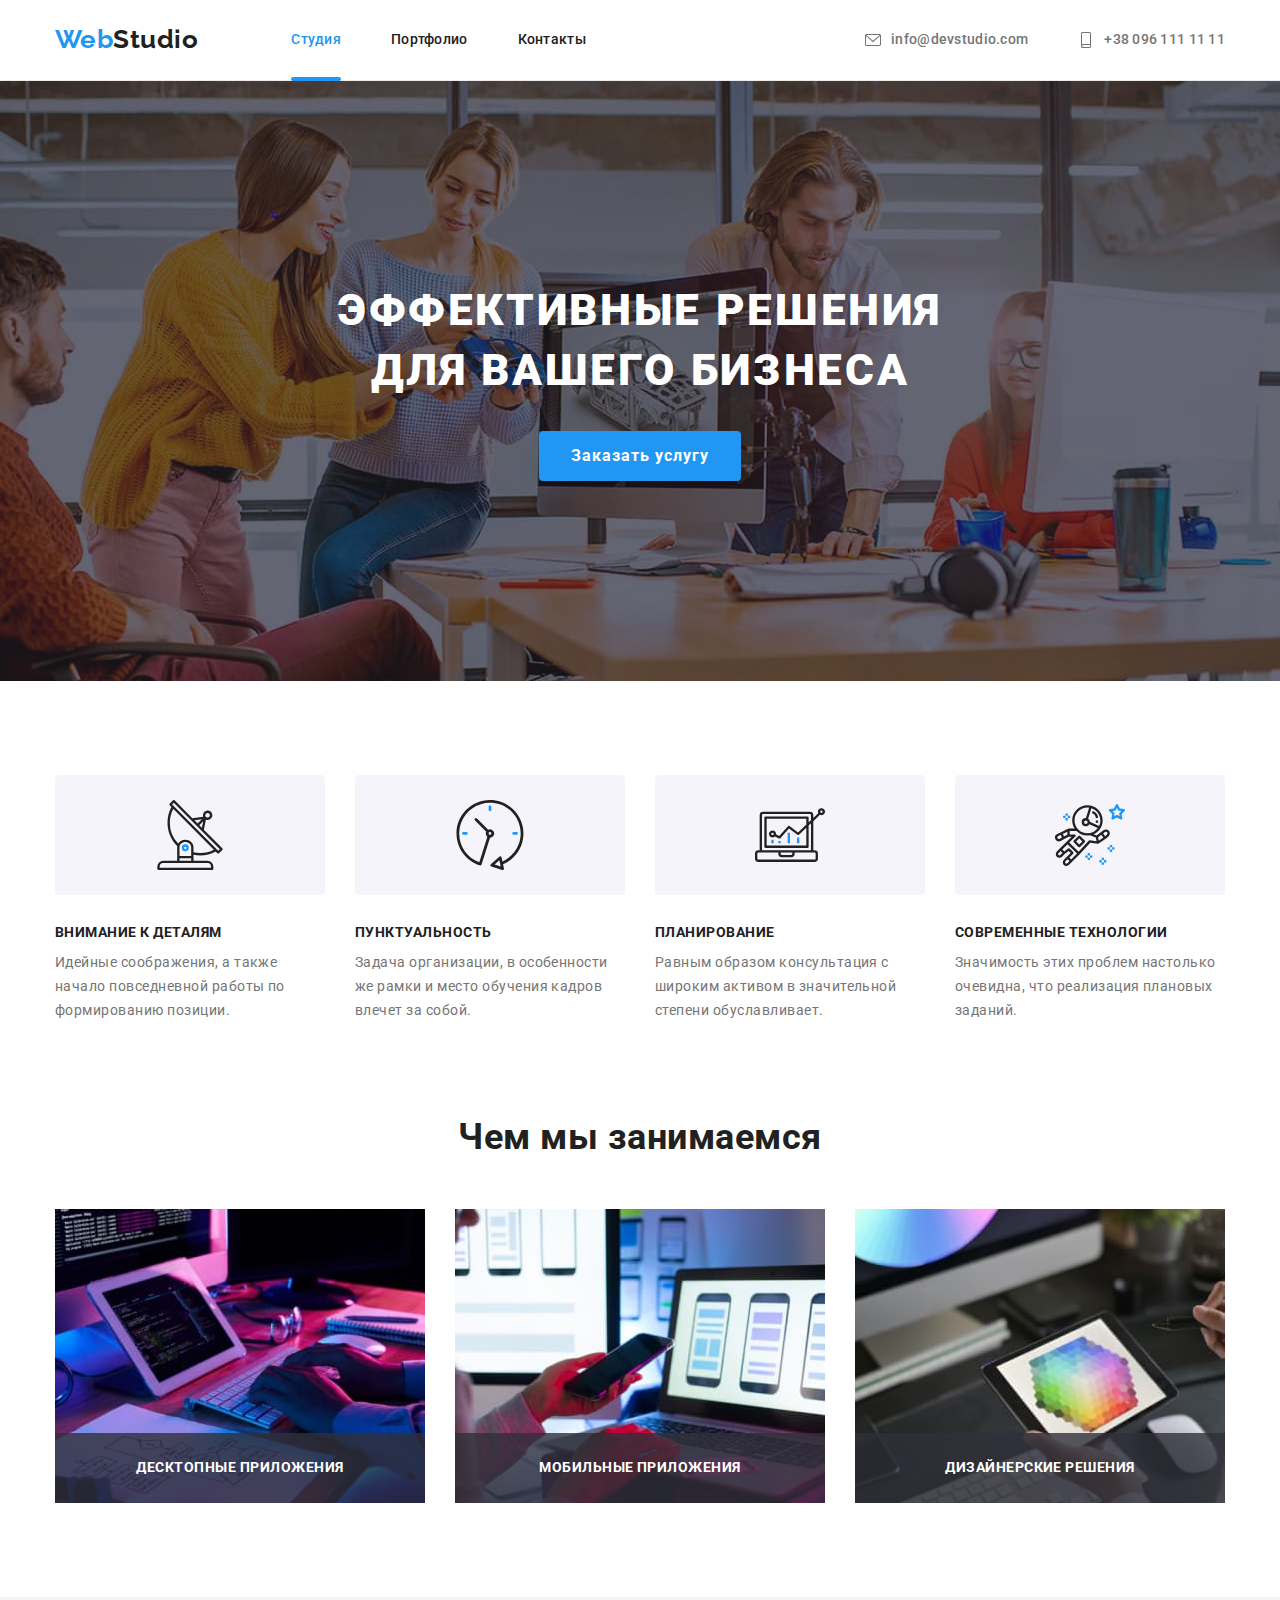
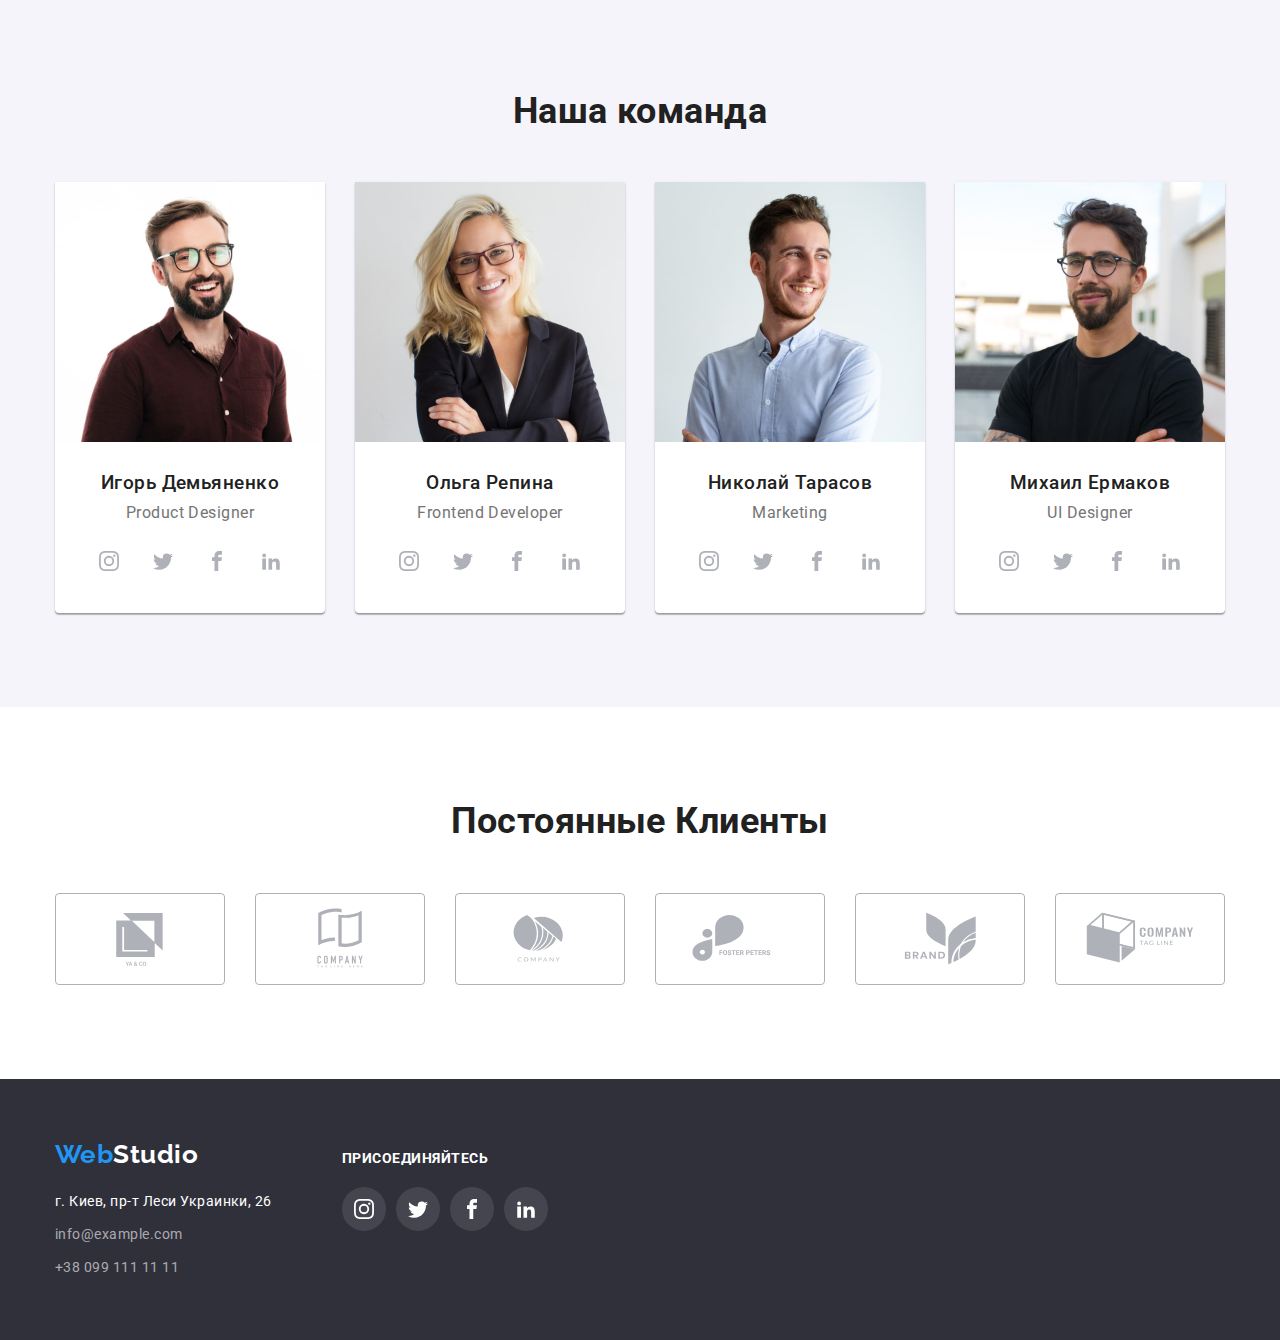
==== index.html @ 663007bc "upd" ====
<!DOCTYPE html>
<html lang="ru">
  <head>
    <meta charset="UTF-8" />
    <meta http-equiv="X-UA-Compatible" content="IE=edge" />
    <meta name="viewport" content="width=device-width, initial-scale=1.0" />
    <title>MainPage</title>
    <link rel="preconnect" href="https://fonts.googleapis.com" />
    <link rel="preconnect" href="https://fonts.gstatic.com" crossorigin />
    <link
      href="https://fonts.googleapis.com/css2?family=Raleway:wght@700&family=Roboto:wght@400;500;700;900&display=swap"
      rel="stylesheet"
    />
    <link
      rel="stylesheet"
      href="https://cdnjs.cloudflare.com/ajax/libs/modern-normalize/1.1.0/modern-normalize.min.css"
    />
    <link
      rel="stylesheet"
      href="https://maxcdn.bootstrapcdn.com/font-awesome/4.5.0/css/font-awesome.min.css"
    />
    <link rel="stylesheet" href="css/styles.css" />
  </head>
  <body>
    <header class="header">
      <div class="container">
        <nav class="nav__main">
          <a class="header__inner" href="/"
            ><span class="header__logo">Web</span>Studio</a
          >
          <ul class="nav__list list">
            <li class="nav__item">
              <a class="nav__link current" href="index.html">Студия</a>
            </li>
            <li class="nav__item">
              <a class="nav__link" href="portfolio.html">Портфолио</a>
            </li>
            <li class="nav__item">
              <a class="nav__link" href="">Контакты</a>
            </li>
          </ul>
        </nav>
        <ul class="address__list list">
          <li class="nav__address">
            <a class="header__address" href="mailto:info@devstudio.com">
              <svg class="header__icon" width="16" height="16">
                <use href="./images/icons.svg#mail"></use>
              </svg>
              info@devstudio.com
            </a>
          </li>
          <li class="nav__address">
            <a class="header__address" href="tel:+380961111111">
              <svg class="header__icon" width="16" height="16">
                <use href="./images/icons.svg#phone"></use>
              </svg>
              +38 096 111 11 11
            </a>
          </li>
        </ul>
      </div>
    </header>
    <main>
      <section class="hero section">
        <div class="container">
          <h1 class="hero__title">Эффективные решения для вашего бизнеса</h1>
          <button class="hero__btn" type="button" data-modal-open>
            Заказать услугу
          </button>
        </div>
      </section>
      <section class="section">
        <div class="specials__inner container">
          <h2 class="title__hidden">Особенности</h2>
          <ul class="specials__list list">
            <li class="specials__info">
              <div class="specials__icon">
                <svg width="70" height="70">
                  <use href="./images/icons.svg#antenna"></use>
                </svg>
              </div>
              <h3 class="specials__title">Внимание к деталям</h3>
              <p class="specials__text">
                Идейные соображения, а также начало повседневной работы по
                формированию позиции.
              </p>
            </li>
            <li class="specials__info">
              <div class="specials__icon">
                <svg width="70" height="70">
                  <use href="./images/icons.svg#clock"></use>
                </svg>
              </div>
              <h3 class="specials__title">Пунктуальность</h3>
              <p class="specials__text">
                Задача организации, в особенности же рамки и место обучения
                кадров влечет за собой.
              </p>
            </li>
            <li class="specials__info">
              <div class="specials__icon">
                <svg width="70" height="70">
                  <use href="./images/icons.svg#diagram"></use>
                </svg>
              </div>
              <h3 class="specials__title">Планирование</h3>
              <p class="specials__text">
                Равным образом консультация с широким активом в значительной
                степени обуславливает.
              </p>
            </li>
            <li class="specials__info">
              <div class="specials__icon">
                <svg width="70" height="70">
                  <use href="./images/icons.svg#astronaut"></use>
                </svg>
              </div>
              <h3 class="specials__title">Современные технологии</h3>
              <p class="specials__text">
                Значимость этих проблем настолько очевидна, что реализация
                плановых заданий.
              </p>
            </li>
          </ul>
        </div>
      </section>
      <section class="section no__padding">
        <div class="container">
          <h2 class="section__title">Чем мы занимаемся</h2>
          <ul class="specialist__inner list">
            <li class="specialist__work">
              <img src="./images/1.jpg" width="370" alt="programmer-working" />
              <p class="specialist__content">Десктопные приложения</p>
            </li>
            <li class="specialist__work">
              <img src="./images/2.jpg" width="370" alt="ui-developing" />
              <p class="specialist__content">Мобильные приложения</p>
            </li>
            <li class="specialist__work">
              <img src="./images/3.jpg" width="370" alt="colour-selection" />
              <p class="specialist__content">Дизайнерские решения</p>
            </li>
          </ul>
        </div>
      </section>
      <section class="section__specialist section">
        <div class="container">
          <h2 class="section__title">Наша команда</h2>
          <ul class="specialist__list list">
            <li class="specialist__card">
              <img src="./images/team-1.jpg" width="270" alt="team-1" />
              <div class="specialist__text">
                <h3 class="specialist__name">Игорь Демьяненко</h3>
                <p class="specialist__info" lang="en">Product Designer</p>
                <ul class="specialist__item list">
                  <li class="specialist__icon">
                    <a class="specialist__social" href="/">
                      <svg width="20" height="20">
                        <use href="./images/icons.svg#instagram"></use>
                      </svg>
                    </a>
                  </li>
                  <li class="specialist__icon">
                    <a class="specialist__social" href="/">
                      <svg width="20" height="20">
                        <use href="./images/icons.svg#twitter"></use>
                      </svg>
                    </a>
                  </li>
                  <li class="specialist__icon">
                    <a class="specialist__social" href="/">
                      <svg width="20" height="20">
                        <use href="./images/icons.svg#facebook"></use>
                      </svg>
                    </a>
                  </li>
                  <li class="specialist__icon">
                    <a class="specialist__social" href="/">
                      <svg width="20" height="20">
                        <use href="./images/icons.svg#linkedin2"></use>
                      </svg>
                    </a>
                  </li>
                </ul>
              </div>
            </li>
            <li class="specialist__card">
              <img src="./images/team-2.jpg" width="270" alt="team-1" />
              <div class="specialist__text">
                <h3 class="specialist__name">Ольга Репина</h3>
                <p class="specialist__info" lang="en">Frontend Developer</p>
                <ul class="specialist__item list">
                  <li class="specialist__icon">
                    <a class="specialist__social" href="/">
                      <svg width="20" height="20">
                        <use href="./images/icons.svg#instagram"></use>
                      </svg>
                    </a>
                  </li>
                  <li class="specialist__icon">
                    <a class="specialist__social" href="/">
                      <svg width="20" height="20">
                        <use href="./images/icons.svg#twitter"></use>
                      </svg>
                    </a>
                  </li>
                  <li class="specialist__icon">
                    <a class="specialist__social" href="/">
                      <svg width="20" height="20">
                        <use href="./images/icons.svg#facebook"></use>
                      </svg>
                    </a>
                  </li>
                  <li class="specialist__icon">
                    <a class="specialist__social" href="/">
                      <svg width="20" height="20">
                        <use href="./images/icons.svg#linkedin2"></use>
                      </svg>
                    </a>
                  </li>
                </ul>
              </div>
            </li>
            <li class="specialist__card">
              <img src="./images/team-3.jpg" width="270" alt="team-1" />
              <div class="specialist__text">
                <h3 class="specialist__name">Николай Тарасов</h3>
                <p class="specialist__info" lang="en">Marketing</p>
                <ul class="specialist__item list">
                  <li class="specialist__icon">
                    <a class="specialist__social" href="/">
                      <svg width="20" height="20">
                        <use href="./images/icons.svg#instagram"></use>
                      </svg>
                    </a>
                  </li>
                  <li class="specialist__icon">
                    <a class="specialist__social" href="/">
                      <svg width="20" height="20">
                        <use href="./images/icons.svg#twitter"></use>
                      </svg>
                    </a>
                  </li>
                  <li class="specialist__icon">
                    <a class="specialist__social" href="/">
                      <svg width="20" height="20">
                        <use href="./images/icons.svg#facebook"></use>
                      </svg>
                    </a>
                  </li>
                  <li class="specialist__icon">
                    <a class="specialist__social" href="/">
                      <svg width="20" height="20">
                        <use href="./images/icons.svg#linkedin2"></use>
                      </svg>
                    </a>
                  </li>
                </ul>
              </div>
            </li>
            <li class="specialist__card">
              <img src="./images/team-4.jpg" width="270" alt="team-1" />
              <div class="specialist__text">
                <h3 class="specialist__name">Михаил Ермаков</h3>
                <p class="specialist__info" lang="en">UI Designer</p>
                <ul class="specialist__item list">
                  <li class="specialist__icon">
                    <a class="specialist__social" href="/">
                      <svg width="20" height="20">
                        <use href="./images/icons.svg#instagram"></use>
                      </svg>
                    </a>
                  </li>
                  <li class="specialist__icon">
                    <a class="specialist__social" href="/">
                      <svg width="20" height="20">
                        <use href="./images/icons.svg#twitter"></use>
                      </svg>
                    </a>
                  </li>
                  <li class="specialist__icon">
                    <a class="specialist__social" href="/">
                      <svg width="20" height="20">
                        <use href="./images/icons.svg#facebook"></use>
                      </svg>
                    </a>
                  </li>
                  <li class="specialist__icon">
                    <a class="specialist__social" href="/">
                      <svg width="20" height="20">
                        <use href="./images/icons.svg#linkedin2"></use>
                      </svg>
                    </a>
                  </li>
                </ul>
              </div>
            </li>
          </ul>
        </div>
      </section>
      <section class="section">
        <div class="container">
          <h2 class="section__title">Постоянные Клиенты</h2>
          <ul class="clients__list list">
            <li class="clients__item">
              <a class="clients__card" href="/">
                <svg>
                  <use href="./images/icons.svg#client-1"></use>
                </svg>
              </a>
            </li>
            <li class="clients__item">
              <a class="clients__card" href="/">
                <svg>
                  <use href="./images/icons.svg#client-2"></use>
                </svg>
              </a>
            </li>
            <li class="clients__item">
              <a class="clients__card" href="/">
                <svg>
                  <use href="./images/icons.svg#client-3"></use>
                </svg>
              </a>
            </li>
            <li class="clients__item">
              <a class="clients__card" href="/">
                <svg>
                  <use href="./images/icons.svg#client-4"></use>
                </svg>
              </a>
            </li>
            <li class="clients__item">
              <a class="clients__card" href="/">
                <svg>
                  <use href="./images/icons.svg#client-5"></use>
                </svg>
              </a>
            </li>
            <li class="clients__item">
              <a class="clients__card" href="/">
                <svg>
                  <use href="./images/icons.svg#client-6"></use>
                </svg>
              </a>
            </li>
          </ul>
        </div>
      </section>
    </main>
    <footer class="footer section">
      <div class="footer__section container">
        <div>
          <a class="footer__inner" href="/"
            ><span class="footer__logo">Web</span>Studio</a
          >
          <address>
            <p class="footer__text">г. Киев, пр-т Леси Украинки, 26</p>
            <ul class="list">
              <li class="footer__info">
                <a class="footer__address" href="mailto:info@example.com"
                  >info@example.com</a
                >
              </li>
              <li>
                <a class="footer__address" href="tel:+380991111111"
                  >+38 099 111 11 11</a
                >
              </li>
            </ul>
          </address>
        </div>
        <div class="footer__item">
          <p class="footer__title">Присоединяйтесь</p>
          <ul class="footer__list list">
            <li class="footer__icon">
              <a class="footer__link" href="/">
                <svg width="20" height="20">
                  <use href="./images/icons.svg#instagram"></use>
                </svg>
              </a>
            </li>
            <li class="footer__icon">
              <a class="footer__link" href="/">
                <svg width="20" height="20">
                  <use href="./images/icons.svg#twitter"></use>
                </svg>
              </a>
            </li>
            <li class="footer__icon">
              <a class="footer__link" href="/">
                <svg width="20" height="20">
                  <use href="./images/icons.svg#facebook"></use>
                </svg>
              </a>
            </li>
            <li class="footer__icon">
              <a class="footer__link" href="/">
                <svg width="20" height="20">
                  <use href="./images/icons.svg#linkedin2"></use>
                </svg>
              </a>
            </li>
          </ul>
        </div>
      </div>
    </footer>
    <div class="backdrop backdrop__hidden" data-modal>
      <div class="modal">
        <button class="modal__button" type="button" data-modal-close>
          <svg width="18" height="18">
            <use href="./images/icons.svg#backdrop-close"></use>
          </svg>
        </button>
        <div class="modal__form">
          <p class="modal__text">Оставьте свои данные, мы вам перезвоним</p>
          <form>
            <label class="modal__label" for="user_name">Имя</label>
            <div class="input__container">
              <input
                class="modal__input"
                type="text"
                name="user_name"
                id="user_name"
                placeholder=" "
                required
              />
              <svg class="input__icon" width="18" height="18">
                <use href="./images/icons.svg#user"></use>
              </svg>
            </div>
            <label class="modal__label" for="phone_number">Телефон</label>
            <div class="input__container">
              <input
                class="modal__input"
                type="tel"
                name="phone_number"
                id="phone_number"
                placeholder=" "
                required
              />
              <svg class="input__icon" width="18" height="18">
                <use href="./images/icons.svg#mobile"></use>
              </svg>
            </div>
            <label class="modal__label" for="email">Почта</label>
            <div class="input__container">
              <input
                class="modal__input"
                type="email"
                name="email"
                id="email"
                placeholder=" "
                required
              />
              <svg class="input__icon" width="18" height="18">
                <use href="./images/icons.svg#email"></use>
              </svg>
            </div>
            <label class="modal__label" for="comment">Комментарий</label>
            <textarea
              class="modal__textarea"
              name="comment"
              rows="10"
              id="comment"
              placeholder="Введите текст"
            ></textarea>
            <input
              class="modal__policy"
              type="checkbox"
              name="policy"
              id="policy"
            />
            <label class="modal__checkbox" for="policy">
              Соглашаюсь с рассылкой и принимаю
              <a class="modal__contract" href="/">Условия договора</a></label
            >
            <button class="modal__submit" type="submit">Отправить</button>
          </form>
        </div>
      </div>
    </div>
    <a href="/" class="back__top"></a>
    <script src="./js/modal.js"></script>
    <script src="./js/jquery-3.6.0.min.js"></script>
    <script src="./js/button.js"></script>
    <script src="./js/test.js"></script>
  </body>
</html>
---- css/styles.css ----
:root {
  --primary-text-color: #212121;
  --secondary-text-color: #757575;
  --tittle-text-color: #ffffff;
  --accent-color: #2196f3;
  --primary-background-color: #ffffff;
  --primary-section-color: #2f303a;
  --secondary-section-color: #f5f4fa;
  --icon-color: #afb1b8;
  --footer-address-color: rgba(255, 255, 255, 0.6);
  --gradient-color: rgba(47, 48, 58, 0.4);
  --transition-duration: 250ms;
  --transition-timing-function: cubic-bezier(0.4, 0, 0.2, 1);
}

body {
  padding-top: 81px;
  background-color: var(--primary-background-color);
  color: var(--primary-text-color);
  font-family: "Roboto", sans-serif;
  letter-spacing: 0.03em;
}

h1,
h2,
h3,
h4,
h5,
h6,
ul,
p {
  padding: 0;
  margin: 0;
}

/* Container */

.container {
  width: 1200px;
  margin: 0 auto;
  padding: 0 15px;
}

/* Section */

.section {
  padding: 94px 0;
}

.section.no__padding {
  padding-top: 0;
}

/* List style */

.list {
  list-style: none;
}

/* Header */

.header {
  position: fixed;
  width: 100%;
  top: 0;
  z-index: 1;
  background-color: var(--primary-background-color);
  margin: 0 auto;
  border-bottom: 1px solid #ececec;
}

.header .container {
  display: flex;
}

.header__inner {
  color: var(--primary-text-color);
  padding: 24px 0;
  margin-right: 93px;
  font-family: "Raleway", sans-serif;
  font-size: 26px;
  font-weight: 700;
  line-height: 1.2;
  text-decoration: none;
}

.header__logo {
  color: var(--accent-color);
  font-family: "Raleway", sans-serif;
  font-size: 26px;
  font-weight: 700;
  line-height: 1.2;
  text-decoration: none;
}

.nav__main {
  display: flex;
  align-items: center;
}

.nav__list {
  display: inline-flex;
}

.nav__item:not(:last-child),
.nav__address:not(:last-child) {
  margin-right: 50px;
}

.nav__link {
  color: var(--primary-text-color);
  display: inline-flex;
  position: relative;
  padding: 32px 0;
  font-size: 14px;
  font-weight: 500;
  line-height: 1.14;
  letter-spacing: 0.02em;
  text-decoration: none;
  outline: none;
  transition: color var(--transition-duration) var(--transition-timing-function);
}

.current {
  color: var(--accent-color);
}

.nav__link::after {
  content: "";
  display: block;
  opacity: 0;
  width: 100%;
  height: 4px;
  background-color: var(--accent-color);
  position: absolute;
  bottom: -1px;
  border-radius: 2px;
  transition: opacity var(--transition-duration)
      var(--transition-timing-function),
    background-color var(--transition-duration)
      var(--transition-timing-function);
}

.current::after {
  content: "";
  opacity: 1;
}

.nav__link:hover::after,
.nav__link:focus::after {
  opacity: 1;
}

.address__list {
  display: inline-flex;
  margin-left: auto;
}

.nav__address {
  font-size: 14px;
  font-weight: 500;
  line-height: 1.14;
  letter-spacing: 0.02em;
  font-style: normal;
  text-decoration: none;
}

.header__address {
  color: var(--secondary-text-color);
  padding: 32px 0;
  display: flex;
  text-decoration: none;
  outline: none;
  transition: color var(--transition-duration) var(--transition-timing-function);
}

.header__icon {
  fill: currentColor;
  margin-right: 10px;
}

.nav__link:hover,
.header__address:hover,
.header__icon:hover {
  color: var(--accent-color);
}

.nav__link:focus,
.header__address:focus,
.header__icon:focus {
  color: var(--accent-color);
}

/* Hero */

.hero {
  background-color: var(--primary-section-color);
  background-image: linear-gradient(
      to right,
      var(--gradient-color),
      var(--gradient-color)
    ),
    url(../images/hero-img.jpg);
  background-repeat: no-repeat;
  background-position: center;
  background-size: cover;
  height: 600px;
  max-width: 1600px;
  margin: 0 auto;
  padding: 200px 0;
  text-align: center;
}

.hero__title {
  color: var(--tittle-text-color);
  margin-left: auto;
  margin-right: auto;
  width: 696px;
  margin-bottom: 30px;
  font-size: 44px;
  font-weight: 900;
  line-height: 1.36;
  letter-spacing: 0.06em;
  text-transform: uppercase;
}

/* Buttons */

.hero__btn {
  background-color: var(--accent-color);
  color: var(--tittle-text-color);
  font-family: inherit;
  padding: 10px 32px;
  min-width: 200px;
  font-weight: 700;
  line-height: 1.87;
  letter-spacing: 0.06em;
  border: 0;
  border-radius: 4px;
  box-shadow: 0px 4px 4px rgba(0, 0, 0, 0.15);
  cursor: pointer;
}

.btn__list {
  display: flex;
  justify-content: center;
  margin-bottom: 50px;
}

.btn__inner:not(:last-child) {
  margin-right: 8px;
}

.filter__btn {
  background-color: var(--secondary-section-color);
  font-family: inherit;
  padding: 6px 22px;
  font-weight: 500;
  line-height: 1.62;
  border: 0;
  border-radius: 4px;
  text-align: center;
  cursor: pointer;
  outline: none;
  transition: color var(--transition-duration) var(--transition-timing-function),
    background-color var(--transition-duration)
      var(--transition-timing-function),
    box-shadow var(--transition-duration) var(--transition-timing-function);
}

.active {
  background-color: var(--accent-color);
  color: var(--tittle-text-color);
  box-shadow: 0px 3px 1px rgba(0, 0, 0, 0.1), 0px 1px 2px rgba(0, 0, 0, 0.08),
    0px 2px 2px rgba(0, 0, 0, 0.12);
}

.filter__btn:hover,
.filter__btn:focus {
  background-color: var(--accent-color);
  color: var(--tittle-text-color);
  box-shadow: 0px 3px 1px rgba(0, 0, 0, 0.1), 0px 1px 2px rgba(0, 0, 0, 0.08),
    0px 2px 2px rgba(0, 0, 0, 0.12);
}

/* Specials */
.title__hidden {
  position: absolute;
  width: 1px;
  height: 1px;
  margin: -1px;
  border: 0;
  padding: 0;
  white-space: nowrap;
  clip-path: inset(100%);
  clip: rect(0 0 0 0);
  overflow: hidden;
}

.specials__list {
  display: flex;
}

.specials__info {
  width: 270px;
  margin-right: 30px;
}

.specials__icon {
  background-color: var(--secondary-section-color);
  display: flex;
  height: 120px;
  margin-bottom: 30px;
  align-items: center;
  justify-content: center;
  border-radius: 4px;
}

.specials__info:nth-child(4) {
  margin-right: 0;
}

.specials__title {
  color: var(--primary-text-color);
  margin-bottom: 10px;
  font-size: 14px;
  font-weight: 700;
  line-height: 1.14;
  text-transform: uppercase;
}

.specials__text {
  color: var(--secondary-text-color);
  font-size: 14px;
  line-height: 1.71;
}

/* Specialist */

.section__specialist {
  background-color: var(--secondary-section-color);
}

.specialist__inner {
  display: flex;
}

.specialist__work:not(:last-child) {
  margin-right: 30px;
}

.specialist__inner img {
  display: block;
}

.section__title {
  color: var(--primary-text-color);
  margin-bottom: 50px;
  font-size: 36px;
  font-weight: 700;
  line-height: 1.16;
  text-align: center;
}

.specialist__work {
  position: relative;
}

.specialist__content {
  position: absolute;
  display: flex;
  background-color: rgba(47, 48, 58, 0.8);
  color: var(--tittle-text-color);
  font-size: 14px;
  font-weight: 700;
  line-height: 1.14;
  width: 100%;
  height: 70px;
  left: 0;
  bottom: 0;
  text-transform: uppercase;
  justify-content: center;
  align-items: center;
}

.specialist__list {
  display: flex;
}

.specialist__card:not(:last-child) {
  margin-right: 30px;
}

.specialist__card {
  background-color: var(--primary-background-color);
  box-shadow: 0px 1px 3px rgba(0, 0, 0, 0.12), 0px 1px 1px rgba(0, 0, 0, 0.14),
    0px 2px 1px rgba(0, 0, 0, 0.2);
  width: 270px;
  border-radius: 0px 0px 4px 4px;
}

.specialist__card img {
  display: block;
  max-width: 100%;
  height: auto;
}

.specialist__text {
  padding: 30px 32px;
}

.specialist__name {
  color: var(--primary-text-color);
  margin-bottom: 10px;
  font-weight: 500;
  line-height: 1.18;
  text-align: center;
}

.specialist__info {
  color: var(--secondary-text-color);
  margin-bottom: 16px;
  line-height: 1.18;
  text-align: center;
}

.specialist__item {
  display: flex;
  justify-content: center;
}

.specialist__icon:not(:last-child) {
  margin-right: 10px;
}

.specialist__social {
  fill: var(--icon-color);
  display: flex;
  width: 44px;
  height: 44px;
  border-radius: 50%;
  border: none;
  align-items: center;
  justify-content: center;
  outline: none;
  transition: fill var(--transition-duration) var(--transition-timing-function),
    background-color var(--transition-duration)
      var(--transition-timing-function);
}

.specialist__social:hover,
.specialist__social:focus {
  background-color: var(--accent-color);
  fill: var(--tittle-text-color);
}

/* Clients */

.clients__list {
  display: flex;
}

.clients__item:not(:last-child) {
  margin-right: 30px;
}

.clients__card {
  display: flex;
  width: 170px;
  height: 92px;
  fill: var(--icon-color);
  border: 1px solid #afb1b8;
  border-radius: 4px;
  outline: none;
  transition: fill var(--transition-duration) var(--transition-timing-function),
    border-color var(--transition-duration) var(--transition-timing-function);
}

.clients__card:hover,
.clients__card:focus {
  fill: var(--accent-color);
  border-color: var(--accent-color);
}

/* Filter */

.filter__list {
  display: flex;
  flex-wrap: wrap;
}

.filter__card {
  width: 370px;
  margin-right: 30px;
  margin-bottom: 30px;
}

.filter__link {
  display: block;
  text-decoration: none;
  outline: none;
  transition: box-shadow var(--transition-duration)
    var(--transition-timing-function);
}

.filter__card img {
  display: block;
  max-width: 100%;
  height: auto;
}

.filter__card:nth-child(3n) {
  margin-right: 0;
}

.filter__card:nth-last-child(-n + 3) {
  margin-bottom: 0;
}

.filter__inner {
  padding: 20px 24px;
  border-left: 1px solid #eeeeee;
  border-right: 1px solid #eeeeee;
  border-bottom: 1px solid #eeeeee;
}

.filter__title {
  color: var(--primary-text-color);
  margin-bottom: 4px;
  font-size: 18px;
  font-weight: 700;
  line-height: 2;
  letter-spacing: 0.06em;
}

.filter__text {
  color: var(--secondary-text-color);
  line-height: 1.87;
}

.filter__overlay {
  position: relative;
  overflow: hidden;
}

.filter__content {
  position: absolute;
  top: 0;
  left: 0;
  width: 100%;
  height: 100%;
  padding: 63px 24px;
  font-size: 18px;
  line-height: 1.56;
  transform: translateY(101%);
  color: var(--tittle-text-color);
  background-color: rgba(33, 150, 243, 0.9);
  transition: transform var(--transition-duration)
    var(--transition-timing-function);
}

.filter__link:hover,
.filter__link:focus {
  box-shadow: 0px 1px 1px rgba(0, 0, 0, 0.12), 0px 4px 4px rgba(0, 0, 0, 0.06),
    1px 4px 6px rgba(0, 0, 0, 0.16);
}

.filter__link:hover .filter__content,
.filter__link:focus .filter__content {
  transform: translateY(0);
}

/* Footer */

.footer {
  background-color: var(--primary-section-color);
  padding: 60px 0;
}

.footer__section {
  display: flex;
  align-items: baseline;
}

.footer__inner {
  color: var(--tittle-text-color);
  font-family: "Raleway", sans-serif;
  display: block;
  margin-bottom: 20px;
  font-size: 26px;
  font-weight: 700;
  line-height: 1.2;
  text-decoration: none;
}

.footer__logo {
  color: var(--accent-color);
  font-family: "Raleway", sans-serif;
  margin-bottom: 20px;
  font-size: 26px;
  font-weight: 700;
  line-height: 1.2;
}

.footer__text {
  color: var(--tittle-text-color);
  margin-bottom: 9px;
  font-size: 14px;
  line-height: 1.71;
  font-style: normal;
}

.footer__info {
  margin-bottom: 9px;
}

.footer__address {
  color: var(--footer-address-color);
  font-size: 14px;
  line-height: 1.71;
  font-style: normal;
  text-decoration: none;
  outline: none;
  transition: color var(--transition-duration) var(--transition-timing-function);
}

.footer__address:hover,
.footer__address:focus {
  color: var(--accent-color);
}

.footer__item {
  margin-left: 70px;
}

.footer__title {
  color: var(--tittle-text-color);
  margin-bottom: 20px;
  font-weight: 700;
  font-size: 14px;
  line-height: 1.14;
  text-transform: uppercase;
}

.footer__list {
  display: flex;
}

.footer__link {
  display: flex;
  fill: var(--tittle-text-color);
  background-color: rgba(255, 255, 255, 0.1);
  width: 44px;
  height: 44px;
  border-radius: 50%;
  border: none;
  justify-content: center;
  align-items: center;
  outline: none;
  transition: fill var(--transition-duration) var(--transition-timing-function),
    background-color var(--transition-duration)
      var(--transition-timing-function);
}

.footer__icon:not(:last-child) {
  margin-right: 10px;
}

.footer__link:focus,
.footer__link:hover {
  background-color: var(--accent-color);
}

/* Modal */

.backdrop {
  position: fixed;
  top: 0;
  left: 0;
  width: 100%;
  height: 100%;
  background-color: rgba(0, 0, 0, 0.2);
  opacity: 1;
  z-index: 1;
  transition: opacity var(--transition-duration)
    var(--transition-timing-function);
}

.backdrop__hidden {
  opacity: 0;
  pointer-events: none;
}

.backdrop.backdrop__hidden .modal {
  transform: translate(-50%, -50%) scale(0.5);
}

.modal {
  position: absolute;
  top: 50%;
  left: 50%;
  transform: translate(-50%, -50%) scale(1);
  max-width: 528px;
  max-height: 581px;
  background-color: var(--primary-background-color);
  box-shadow: 0px 1px 3px rgba(0, 0, 0, 0.12), 0px 1px 1px rgba(0, 0, 0, 0.14),
    0px 2px 1px rgba(0, 0, 0, 0.2);
  border-radius: 4px;
  transition: transform var(--transition-duration)
    var(--transition-timing-function);
}

.modal__button {
  display: flex;
  position: absolute;
  width: 30px;
  height: 30px;
  top: 8px;
  right: 8px;
  border: 1px solid rgba(0, 0, 0, 0.1);
  border-radius: 50%;
  background-color: var(--primary-background-color);
  align-items: center;
  cursor: pointer;
  outline: none;
  transition: fill var(--transition-duration) var(--transition-timing-function),
    transform var(--transition-duration) ease-in-out,
    border-color var(--transition-duration) var(--transition-timing-function);
}

.modal__button:focus,
.modal__button:hover {
  fill: var(--accent-color);
  border-color: var(--accent-color);
  transform: rotate(90deg);
}

/* Modal form */

.modal__form {
  padding: 40px 40px;
}

.modal__text {
  margin-bottom: 12px;
  font-weight: 700;
  font-size: 20px;
  line-height: 1.15;
  text-align: center;
}

.modal__label {
  display: inline-block;
  font-size: 12px;
  margin-bottom: 4px;
  line-height: 1.16;
  letter-spacing: 0.01em;
  color: var(--secondary-text-color);
}

.input__container {
  position: relative;
}

.modal__input {
  width: 100%;
  height: 40px;
  padding-left: 42px;
  border-radius: 4px;
  outline: none;
  border: 1px solid rgba(33, 33, 33, 0.2);
  transition: border-color var(--transition-duration)
    var(--transition-timing-function);
}

.input__icon {
  position: absolute;
  top: 50%;
  left: 12px;
  transform: translateY(-50%);
  transition: fill var(--transition-duration) var(--transition-timing-function);
}

.input__container:hover > .modal__input,
.input__container:hover > .input__icon {
  border-color: var(--accent-color);
  fill: var(--accent-color);
}

.input__container:focus-within {
  fill: var(--accent-color);
}

.modal__input:focus {
  border-color: var(--accent-color);
}

.modal__textarea {
  resize: none;
  width: 100%;
  height: 120px;
  font-size: 12px;
  margin-bottom: 20px;
  padding: 12px 16px;
  border: 1px solid rgba(33, 33, 33, 0.2);
  border-radius: 4px;
}

.modal__textarea::placeholder {
  font-size: 12px;
  line-height: 1.14;
  letter-spacing: 0.01em;
  color: rgba(117, 117, 117, 0.5);
}

.modal__checkbox {
  font-size: 14px;
  line-height: 1.71;
  color: var(--secondary-text-color);
}

.modal__policy {
  margin-bottom: 30px;
}

.modal__contract {
  font-size: 14px;
  line-height: 1.71;
  color: var(--accent-color);
}

.modal__submit {
  display: flex;
  color: var(--tittle-text-color);
  background-color: var(--accent-color);
  margin: 0 auto;
  min-width: 200px;
  padding: 10px 55px;
  font-family: inherit;
  font-weight: 700;
  line-height: 1.87;
  letter-spacing: 0.06em;
  cursor: pointer;
  box-shadow: 0px 4px 4px rgba(0, 0, 0, 0.15);
  border: none;
  border-radius: 4px;
}

/* Back to top button */

.back__top {
  background-color: var(--icon-color);
  width: 50px;
  text-align: center;
  border-radius: 4px;
  position: fixed;
  bottom: 40px;
  right: 40px;
  transition: background-color var(--transition-duration)
      var(--transition-timing-function),
    opacity var(--transition-duration) var(--transition-timing-function),
    visibility var(--transition-duration) var(--transition-timing-function);
  opacity: 0;
  visibility: hidden;
  text-decoration: none;
  cursor: pointer;
}
.back__top::after {
  content: "\f077";
  font-family: FontAwesome;
  font-weight: normal;
  font-style: normal;
  font-size: 2em;
  line-height: 50px;
  color: #fff;
}
.back__top:hover,
.back__top:focus {
  background-color: var(--accent-color);
}
.back__top.show {
  opacity: 1;
  visibility: visible;
}

/* Header change */

.header_change {
  background-color: rgba(47, 48, 58, 0.9);
  border-bottom: 1px solid rgba(47, 48, 58, 0.9);
  transition: background-color var(--transition-duration)
    var(--transition-timing-function);
}

.header__inner__change {
  color: var(--tittle-text-color);
  transition: color var(--transition-duration) var(--transition-timing-function);
}

.nav__change {
  color: var(--tittle-text-color);
  transition: color var(--transition-duration) var(--transition-timing-function);
}

.current__change {
  color: var(--accent-color);
  transition: color var(--transition-duration) var(--transition-timing-function);
}

.header__address__change {
  color: var(--footer-address-color);
  transition: color var(--transition-duration) var(--transition-timing-function);
}

/* Scrollbar */

/* width */
::-webkit-scrollbar {
  width: 12px;
}

/* Track */
::-webkit-scrollbar-track {
  border-radius: 10px;
  opacity: 0;
}

/* Handle */
::-webkit-scrollbar-thumb {
  background-color: var(--icon-color);
  border-radius: 10px;
}

/* Handle on hover */
::-webkit-scrollbar-thumb:hover {
  background-color: var(--secondary-text-color);
}
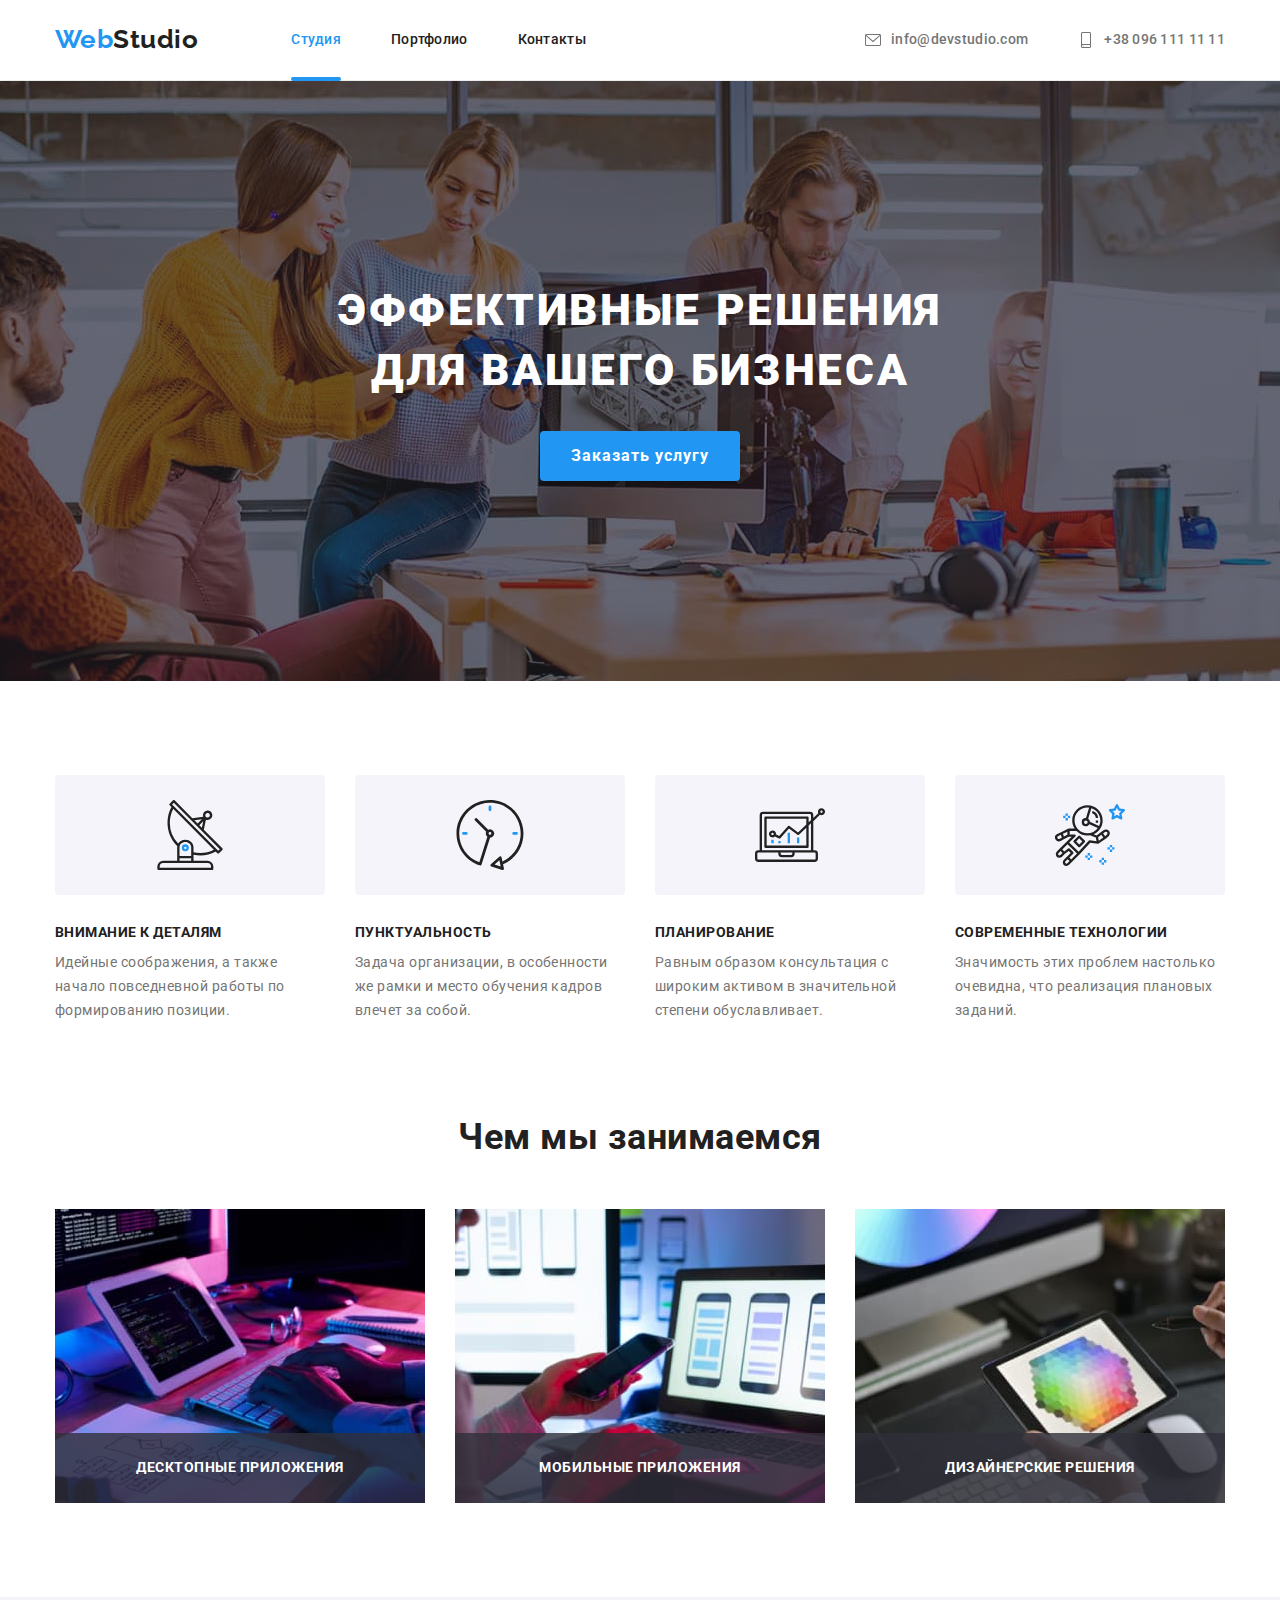
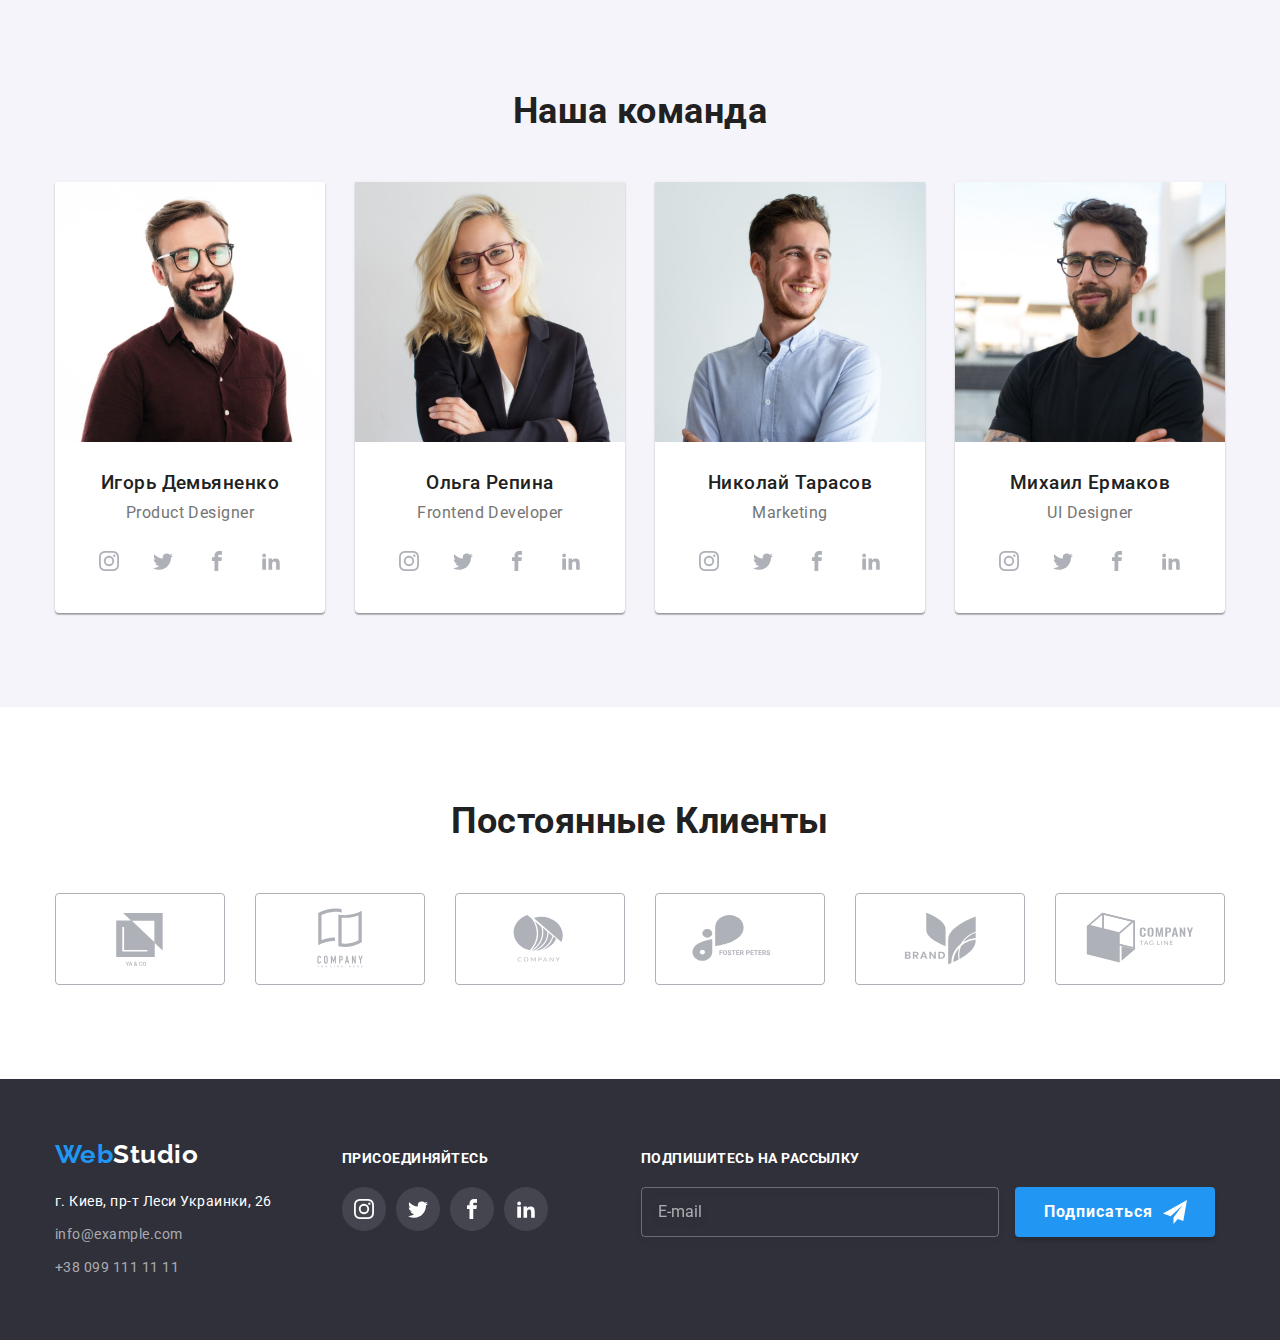
==== commit b452df0a: "upd" ====
--- a/index.html
+++ b/index.html
@@ -64,7 +64,7 @@
       <section class="hero section">
         <div class="container">
           <h1 class="hero__title">Эффективные решения для вашего бизнеса</h1>
-          <button class="hero__btn" type="button" data-modal-open>
+          <button class="hero__btn btn" type="button" data-modal-open>
             Заказать услугу
           </button>
         </div>
@@ -403,6 +403,25 @@
             </li>
           </ul>
         </div>
+        <form class="footer__form">
+          <p class="footer__title">Подпишитесь на рассылку</p>
+          <label for="">
+            <input
+              class="footer__input"
+              type="email"
+              name="email"
+              placeholder="E-mail"
+            />
+          </label>
+          <label>
+            <button class="footer__btn btn" type="submit">
+              Подписаться
+              <svg class="btn__icon" width="24" height="24">
+                <use href="./images/icons.svg#subscribe"></use>
+              </svg>
+            </button>
+          </label>
+        </form>
       </div>
     </footer>
     <div class="backdrop backdrop__hidden" data-modal>
@@ -412,72 +431,55 @@
             <use href="./images/icons.svg#backdrop-close"></use>
           </svg>
         </button>
-        <div class="modal__form">
+        <form class="modal__form">
           <p class="modal__text">Оставьте свои данные, мы вам перезвоним</p>
-          <form>
-            <label class="modal__label" for="user_name">Имя</label>
-            <div class="input__container">
-              <input
-                class="modal__input"
-                type="text"
-                name="user_name"
-                id="user_name"
-                placeholder=" "
-                required
-              />
-              <svg class="input__icon" width="18" height="18">
-                <use href="./images/icons.svg#user"></use>
-              </svg>
-            </div>
-            <label class="modal__label" for="phone_number">Телефон</label>
-            <div class="input__container">
-              <input
-                class="modal__input"
-                type="tel"
-                name="phone_number"
-                id="phone_number"
-                placeholder=" "
-                required
-              />
-              <svg class="input__icon" width="18" height="18">
-                <use href="./images/icons.svg#mobile"></use>
-              </svg>
-            </div>
-            <label class="modal__label" for="email">Почта</label>
-            <div class="input__container">
-              <input
-                class="modal__input"
-                type="email"
-                name="email"
-                id="email"
-                placeholder=" "
-                required
-              />
-              <svg class="input__icon" width="18" height="18">
-                <use href="./images/icons.svg#email"></use>
-              </svg>
-            </div>
-            <label class="modal__label" for="comment">Комментарий</label>
+          <label class="modal__label">
+            <span class="label__text">Имя</span>
+            <input class="modal__input" type="text" name="user_name" required />
+            <svg class="input__icon" width="18" height="18">
+              <use href="./images/icons.svg#user"></use>
+            </svg>
+          </label>
+          <label class="modal__label">
+            <span class="label__text">Телефон</span>
+            <input
+              class="modal__input"
+              type="tel"
+              name="phone_number"
+              required
+            />
+            <svg class="input__icon" width="18" height="18">
+              <use href="./images/icons.svg#mobile"></use>
+            </svg>
+          </label>
+          <label class="modal__label">
+            <span class="label__text">Почта</span>
+            <input class="modal__input" type="email" name="email" required />
+            <svg class="input__icon" width="18" height="18">
+              <use href="./images/icons.svg#email"></use>
+            </svg>
+          </label>
+          <label class="modal__label">
+            <span class="label__text">Комментарий</span>
             <textarea
               class="modal__textarea"
               name="comment"
               rows="10"
-              id="comment"
               placeholder="Введите текст"
             ></textarea>
-            <input
-              class="modal__policy"
-              type="checkbox"
-              name="policy"
-              id="policy"
-            />
-            <label class="modal__checkbox" for="policy">
-              Соглашаюсь с рассылкой и принимаю
-              <a class="modal__contract" href="/">Условия договора</a></label
+          </label>
+          <label class="modal__checkbox">
+            <input class="modal__policy" type="checkbox" name="policy" />
+            <svg class="icon__check" width="16" height="15">
+              <use href="./images/icons.svg#check"></use>
+            </svg>
+            <span class="checkbox__text"
+              >Соглашаюсь с рассылкой и принимаю</span
             >
-            <button class="modal__submit" type="submit">Отправить</button>
-          </form>
-        </div>
+            <a class="modal__contract" href="/">Условия договора</a></label
+          >
+          <button class="modal__submit btn" type="submit">Отправить</button>
+        </form>
       </div>
     </div>
     <a href="/" class="back__top"></a>
--- a/css/styles.css
+++ b/css/styles.css
@@ -226,18 +226,21 @@
 
 /* Buttons */
 
-.hero__btn {
-  background-color: var(--accent-color);
-  color: var(--tittle-text-color);
+.btn {
   font-family: inherit;
-  padding: 10px 32px;
-  min-width: 200px;
+  display: inline-flex;
+  align-items: center;
+  justify-content: center;
+  width: 200px;
+  height: 50px;
   font-weight: 700;
   line-height: 1.87;
   letter-spacing: 0.06em;
-  border: 0;
+  color: var(--tittle-text-color);
+  border: none;
+  background-color: var(--accent-color);
+  box-shadow: 0px 4px 4px rgba(0, 0, 0, 0.15);
   border-radius: 4px;
-  box-shadow: 0px 4px 4px rgba(0, 0, 0, 0.15);
   cursor: pointer;
 }
 
@@ -671,6 +674,33 @@
   background-color: var(--accent-color);
 }
 
+.footer__form {
+  margin-left: 93px;
+}
+
+.footer__input {
+  width: 358px;
+  height: 50px;
+  padding-left: 16px;
+  background-color: inherit;
+  border: 1px solid rgba(255, 255, 255, 0.3);
+  filter: drop-shadow(0px 4px 4px rgba(0, 0, 0, 0.15));
+  border-radius: 4px;
+}
+
+.footer__input::placeholder {
+  line-height: 1.25;
+  color: rgba(255, 255, 255, 0.6);
+}
+
+.footer__btn {
+  margin-left: 12px;
+}
+
+.btn__icon {
+  margin-left: 10px;
+}
+
 /* Modal */
 
 .backdrop {
@@ -700,8 +730,8 @@
   top: 50%;
   left: 50%;
   transform: translate(-50%, -50%) scale(1);
-  max-width: 528px;
-  max-height: 581px;
+  min-width: 528px;
+  min-height: 581px;
   background-color: var(--primary-background-color);
   box-shadow: 0px 1px 3px rgba(0, 0, 0, 0.12), 0px 1px 1px rgba(0, 0, 0, 0.14),
     0px 2px 1px rgba(0, 0, 0, 0.2);
@@ -738,7 +768,7 @@
 /* Modal form */
 
 .modal__form {
-  padding: 40px 40px;
+  padding: 40px;
 }
 
 .modal__text {
@@ -750,23 +780,28 @@
 }
 
 .modal__label {
-  display: inline-block;
+  position: relative;
+  display: block;
+  margin-bottom: 4px;
+  color: var(--secondary-text-color);
+}
+
+.label__text {
+  display: block;
+  margin-bottom: 4px;
   font-size: 12px;
-  margin-bottom: 4px;
-  line-height: 1.16;
+  line-height: 1.17;
   letter-spacing: 0.01em;
   color: var(--secondary-text-color);
 }
 
-.input__container {
-  position: relative;
-}
-
 .modal__input {
+  display: block;
   width: 100%;
   height: 40px;
   padding-left: 42px;
   border-radius: 4px;
+  margin-bottom: 10px;
   outline: none;
   border: 1px solid rgba(33, 33, 33, 0.2);
   transition: border-color var(--transition-duration)
@@ -775,28 +810,27 @@
 
 .input__icon {
   position: absolute;
-  top: 50%;
-  left: 12px;
-  transform: translateY(-50%);
+  top: 0;
+  left: 0;
+  transform: translate(12px, 28px);
   transition: fill var(--transition-duration) var(--transition-timing-function);
 }
 
-.input__container:hover > .modal__input,
-.input__container:hover > .input__icon {
+.modal__label:hover,
+.modal__input:hover {
+  fill: var(--accent-color);
+  border-color: var(--accent-color);
+}
+
+.modal__label:focus-within > .modal__input,
+.modal__label:focus-within > .input__icon {
   border-color: var(--accent-color);
   fill: var(--accent-color);
 }
 
-.input__container:focus-within {
-  fill: var(--accent-color);
-}
-
-.modal__input:focus {
-  border-color: var(--accent-color);
-}
-
 .modal__textarea {
   resize: none;
+  display: block;
   width: 100%;
   height: 120px;
   font-size: 12px;
@@ -804,6 +838,14 @@
   padding: 12px 16px;
   border: 1px solid rgba(33, 33, 33, 0.2);
   border-radius: 4px;
+  outline: none;
+  transition: border-color var(--transition-duration)
+    var(--transition-timing-function);
+}
+
+.modal__textarea:hover,
+.modal__textarea:focus {
+  border-color: var(--accent-color);
 }
 
 .modal__textarea::placeholder {
@@ -814,13 +856,52 @@
 }
 
 .modal__checkbox {
+  display: flex;
+  align-items: center;
+  justify-content: center;
+  margin-bottom: 30px;
+  text-align: center;
+}
+
+.modal__policy {
+  position: absolute;
+  width: 1px;
+  height: 1px;
+  margin: -1px;
+  border: 0;
+  padding: 0;
+  white-space: nowrap;
+  clip-path: inset(100%);
+  clip: rect(0 0 0 0);
+  overflow: hidden;
+}
+
+.icon__check {
+  margin-right: 7px;
+  border: 2px solid var(--primary-text-color);
+  border-radius: 2px;
+  background-color: var(--primary-background-color);
+  transition: background-color var(--transition-duration)
+      var(--transition-timing-function),
+    border-color var(--transition-duration) var(--transition-timing-function);
+}
+
+.modal__policy:checked + .icon__check {
+  margin-right: 7px;
+  border: 2px solid transparent;
+  border-radius: 2px;
+  background-color: var(--accent-color);
+}
+
+.modal__policy:focus-visible + .icon__check {
+  background-color: var(--accent-color);
+  border-color: var(--accent-color);
+}
+
+.checkbox__text {
   font-size: 14px;
   line-height: 1.71;
   color: var(--secondary-text-color);
-}
-
-.modal__policy {
-  margin-bottom: 30px;
 }
 
 .modal__contract {
@@ -830,20 +911,8 @@
 }
 
 .modal__submit {
-  display: flex;
-  color: var(--tittle-text-color);
-  background-color: var(--accent-color);
+  display: block;
   margin: 0 auto;
-  min-width: 200px;
-  padding: 10px 55px;
-  font-family: inherit;
-  font-weight: 700;
-  line-height: 1.87;
-  letter-spacing: 0.06em;
-  cursor: pointer;
-  box-shadow: 0px 4px 4px rgba(0, 0, 0, 0.15);
-  border: none;
-  border-radius: 4px;
 }
 
 /* Back to top button */
